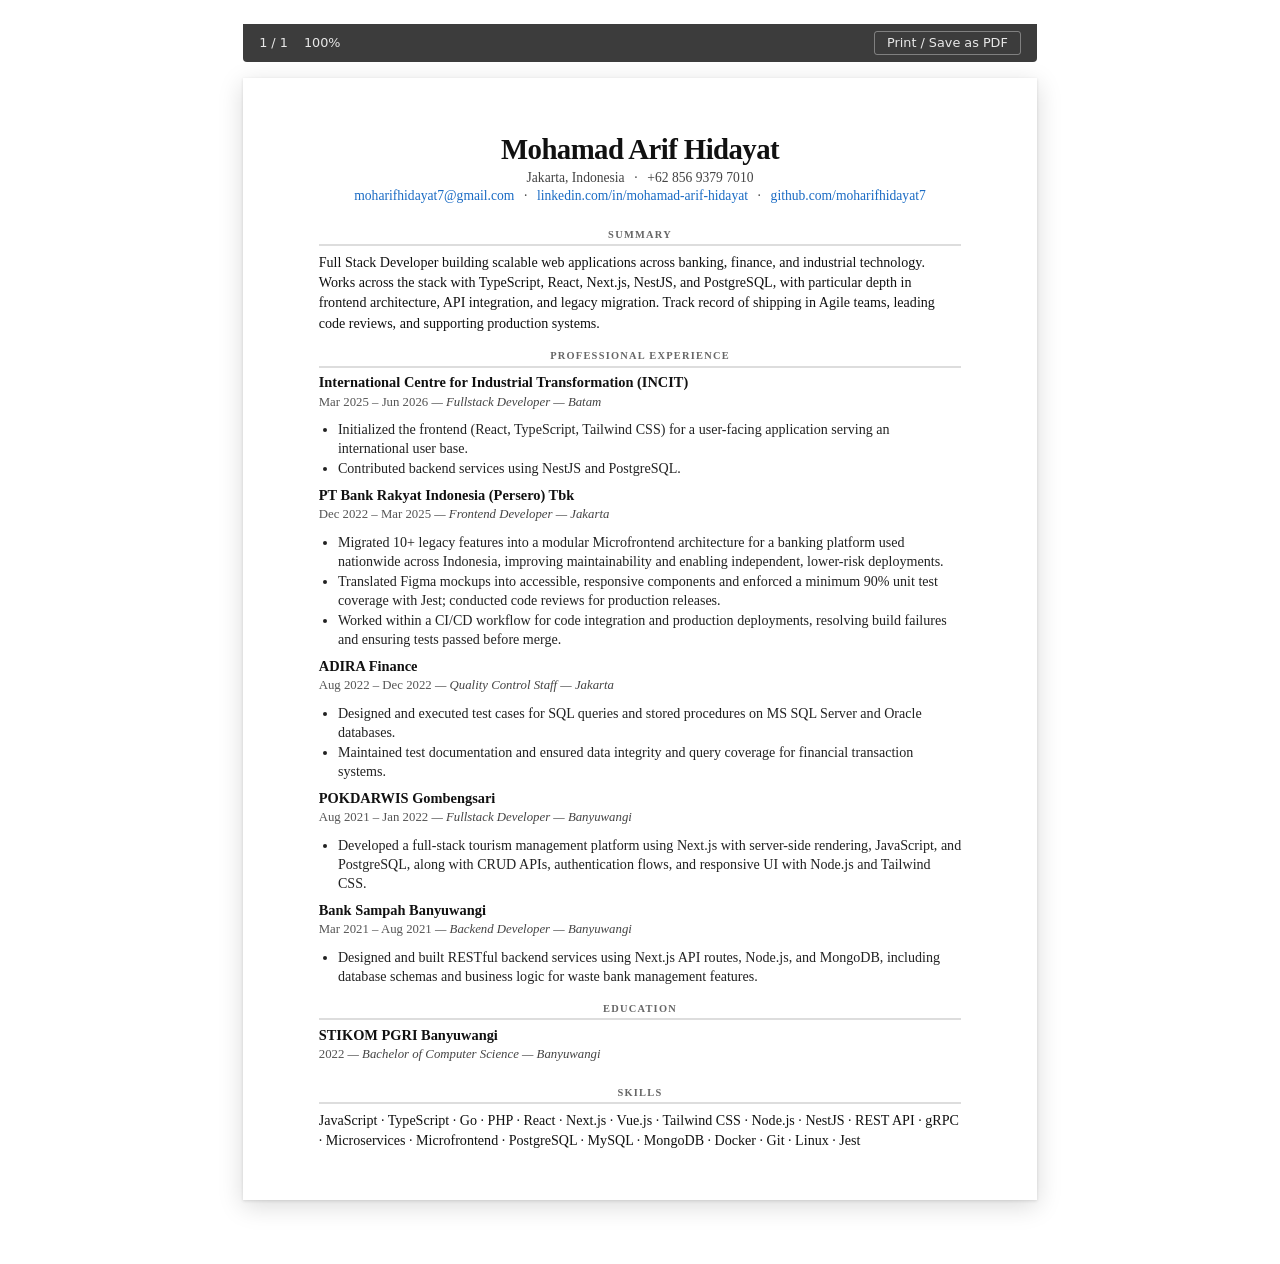
==== index.html @ c2149fba "init" ====
<!DOCTYPE html>
<html lang="en">
<head>
  <meta charset="UTF-8">
  <meta name="viewport" content="width=device-width, initial-scale=1.0">
  <title>Mohamad Arif Hidayat &mdash; CV</title>
  <link rel="stylesheet" href="style.css">
</head>
<body>
  <div class="pdf-viewer">
    <div class="pdf-toolbar">
      <span class="pdf-toolbar__info">1 / 1</span>
      <span class="pdf-toolbar__zoom">100%</span>
      <button onclick="window.print()">Print / Save as PDF</button>
    </div>

    <div class="page">
      <article>

        <header>
          <h1>Mohamad Arif Hidayat</h1>
          <address>
            <span>Jakarta, Indonesia</span>
            <span>&middot;</span>
            <span>+62 856 9379 7010</span>
            <div>
              <a href="mailto:moharifhidayat7@gmail.com">moharifhidayat7@gmail.com</a>
              <span>&middot;</span>
              <a href="https://linkedin.com/in/mohamad-arif-hidayat" target="_blank">linkedin.com/in/mohamad-arif-hidayat</a>
              <span>&middot;</span>
              <a href="https://github.com/moharifhidayat7" target="_blank">github.com/moharifhidayat7</a>
            </div>
          </address>
        </header>

        <section>
          <h2>Summary</h2>
          <p>
            Full Stack Developer building scalable web applications across banking, finance, and
            industrial technology. Works across the stack with TypeScript, React, Next.js, NestJS,
            and PostgreSQL, with particular depth in frontend architecture, API integration, and
            legacy migration. Track record of shipping in Agile teams, leading code reviews, and
            supporting production systems.
          </p>
        </section>

        <section>
          <h2>Professional Experience</h2>

          <article>
            <header>
              <h3>International Centre for Industrial Transformation (INCIT)</h3>
              <p><time>Mar 2025 &ndash; Jun 2026</time> &mdash; Fullstack Developer &mdash; Batam</p>
            </header>
            <ul>
              <li>Initialized the frontend (React, TypeScript, Tailwind CSS) for a user-facing application serving an international user base.</li>
              <li>Contributed backend services using NestJS and PostgreSQL.</li>
            </ul>
          </article>

          <article>
            <header>
              <h3>PT Bank Rakyat Indonesia (Persero) Tbk</h3>
              <p><time>Dec 2022 &ndash; Mar 2025</time> &mdash; Frontend Developer &mdash; Jakarta</p>
            </header>
            <ul>
              <li>Migrated 10+ legacy features into a modular Microfrontend architecture for a banking platform used nationwide across Indonesia, improving maintainability and enabling independent, lower-risk deployments.</li>
              <li>Translated Figma mockups into accessible, responsive components and enforced a minimum 90% unit test coverage with Jest; conducted code reviews for production releases.</li>
              <li>Worked within a CI/CD workflow for code integration and production deployments, resolving build failures and ensuring tests passed before merge.</li>
            </ul>
          </article>

          <article>
            <header>
              <h3>ADIRA Finance</h3>
              <p><time>Aug 2022 &ndash; Dec 2022</time> &mdash; Quality Control Staff &mdash; Jakarta</p>
            </header>
            <ul>
              <li>Designed and executed test cases for SQL queries and stored procedures on MS SQL Server and Oracle databases.</li>
              <li>Maintained test documentation and ensured data integrity and query coverage for financial transaction systems.</li>
            </ul>
          </article>

          <article>
            <header>
              <h3>POKDARWIS Gombengsari</h3>
              <p><time>Aug 2021 &ndash; Jan 2022</time> &mdash; Fullstack Developer &mdash; Banyuwangi</p>
            </header>
            <ul>
              <li>Developed a full-stack tourism management platform using Next.js with server-side rendering, JavaScript, and PostgreSQL, along with CRUD APIs, authentication flows, and responsive UI with Node.js and Tailwind CSS.</li>
            </ul>
          </article>

          <article>
            <header>
              <h3>Bank Sampah Banyuwangi</h3>
              <p><time>Mar 2021 &ndash; Aug 2021</time> &mdash; Backend Developer &mdash; Banyuwangi</p>
            </header>
            <ul>
              <li>Designed and built RESTful backend services using Next.js API routes, Node.js, and MongoDB, including database schemas and business logic for waste bank management features.</li>
            </ul>
          </article>
        </section>

        <section>
          <h2>Education</h2>

          <article>
            <header>
              <h3>STIKOM PGRI Banyuwangi</h3>
              <p><time>2022</time> &mdash; Bachelor of Computer Science &mdash; Banyuwangi</p>
            </header>
          </article>
        </section>

        <section>
          <h2>Skills</h2>
          <p>JavaScript &middot; TypeScript &middot; Go &middot; PHP &middot; React &middot; Next.js &middot; Vue.js &middot; Tailwind CSS &middot; Node.js &middot; NestJS &middot; REST API &middot; gRPC &middot; Microservices &middot; Microfrontend &middot; PostgreSQL &middot; MySQL &middot; MongoDB &middot; Docker &middot; Git &middot; Linux &middot; Jest</p>
        </section>

      </article>
    </div>
  </div>
</body>
</html>
---- style.css ----
*, *::before, *::after {
  box-sizing: border-box;
  margin: 0;
  padding: 0;
}

/* ── Outer viewer (no background) ── */
.pdf-viewer {
  min-height: 100vh;
  display: flex;
  flex-direction: column;
  align-items: center;
  padding: 1.5rem 1rem 4rem;
  gap: 1rem;
}

/* ── Simulated PDF toolbar ── */
.pdf-toolbar {
  position: sticky;
  top: 0;
  z-index: 10;
  display: flex;
  align-items: center;
  gap: 1rem;
  width: 100%;
  max-width: 210mm;
  padding: 0.45rem 1rem;
  background: #3c3c3c;
  color: #e8e8e8;
  font-family: ui-sans-serif, system-ui, sans-serif;
  font-size: 0.8rem;
  border-radius: 0 0 4px 4px;
}

.pdf-toolbar__zoom {
  margin-right: auto;
}

.pdf-toolbar button {
  background: transparent;
  border: 1px solid rgba(255, 255, 255, 0.35);
  color: #e8e8e8;
  padding: 0.2rem 0.75rem;
  border-radius: 3px;
  font-size: 0.8rem;
  cursor: pointer;
  font-family: inherit;
}

.pdf-toolbar button:hover {
  background: rgba(255, 255, 255, 0.1);
}

/* ── A4 white page ── */
.page {
  width: 210mm;
  height: 297mm;
  padding: 15mm 20mm;
  background: #fff;
  box-shadow:
    0 1px 3px rgba(0, 0, 0, 0.12),
    0 6px 24px rgba(0, 0, 0, 0.15);
  overflow: hidden;
}

/* ────────────────────────────────────────────
   Content — classless, scoped to .page
   ──────────────────────────────────────────── */

.page {
  font-family: Georgia, 'Times New Roman', serif;
  font-size: 10pt;
  line-height: 1.35;
  color: #111;
}

/* Top-level CV header */
.page article > header {
  text-align: center;
  padding-bottom: 0.4rem;
  padding-bottom: 0.4rem;
}

.page article > header h1 {
  font-size: 1.8rem;
  font-weight: 700;
  letter-spacing: -0.02em;
  line-height: 1.1;
  margin-bottom: 0.15rem;
}

.page address {
  font-style: normal;
  font-size: 0.85rem;
  color: #444;
  display: flex;
  flex-wrap: wrap;
  justify-content: center;
  column-gap: 0.6rem;
}

.page address > div {
  display: flex;
  flex-wrap: wrap;
  justify-content: center;
  column-gap: 0.6rem;
  width: 100%;
}



.page address a {
  color: #1a6bc4;
  text-decoration: none;
}

.page address a:hover {
  text-decoration: underline;
}

/* Sections */
.page section {
  margin-top: 1rem;
}

.page section h2 {
  font-size: 0.65rem;
  font-weight: 700;
  text-transform: uppercase;
  letter-spacing: 0.12em;
  color: #666;
  border-bottom: 2px solid #ddd;
  padding-bottom: 0.15rem;
  margin-bottom: 0.35rem;
  text-align: center;
}

.page section > p {
  line-height: 1.45;
  font-size: 0.88rem;
}

/* Experience / Education articles */
.page section article {
  margin-top: 0.5rem;
}

.page section article:first-of-type {
  margin-top: 0;
}

/* Job/school header: company on row 1, date+role on row 2 */
.page section article header {
  text-align: left;
}

.page section article header h3 {
  font-size: 0.9rem;
  font-weight: 700;
  margin-bottom: 0.05rem;
}

.page section article header time {
  font-size: 0.8rem;
  color: #555;
  white-space: nowrap;
  font-style: normal;
}

.page section article header p {
  font-size: 0.8rem;
  color: #444;
  font-style: italic;
}

/* Experience description bullets */
.page section article ul {
  margin: 0.2rem 0 0 0;
  padding-left: 1.2rem;
  font-size: 0.88rem;
  line-height: 1.35;
  color: #222;
}

.page section article ul li {
  margin-bottom: 0.05rem;
}

/* ── Responsive: narrow screens ── */
@media (max-width: 230mm) {
  .pdf-viewer {
    padding: 0;
    gap: 0;
  }

  .pdf-toolbar {
    border-radius: 0;
    max-width: 100%;
  }

  .page {
    width: 100%;
    height: auto;
    padding: 8mm 6mm;
    box-shadow: none;
    overflow: visible;
  }
}

/* ── Print ── */
@media print {
  @page {
    size: A4;
    margin: 15mm 20mm;
  }

  .pdf-viewer {
    display: contents;
  }

  .pdf-toolbar {
    display: none;
  }

  .page {
    width: 100%;
    height: auto;
    padding: 0;
    box-shadow: none;
    overflow: visible;
    font-size: 9.5pt;
    line-height: 1.35;
  }

  .page section {
    margin-top: 0.75rem;
  }

  .page section h2 {
    margin-bottom: 0.3rem;
  }

  .page section article {
    margin-top: 0.4rem;
  }

  .page article > header {
    margin-bottom: 0.4rem;
  }
}
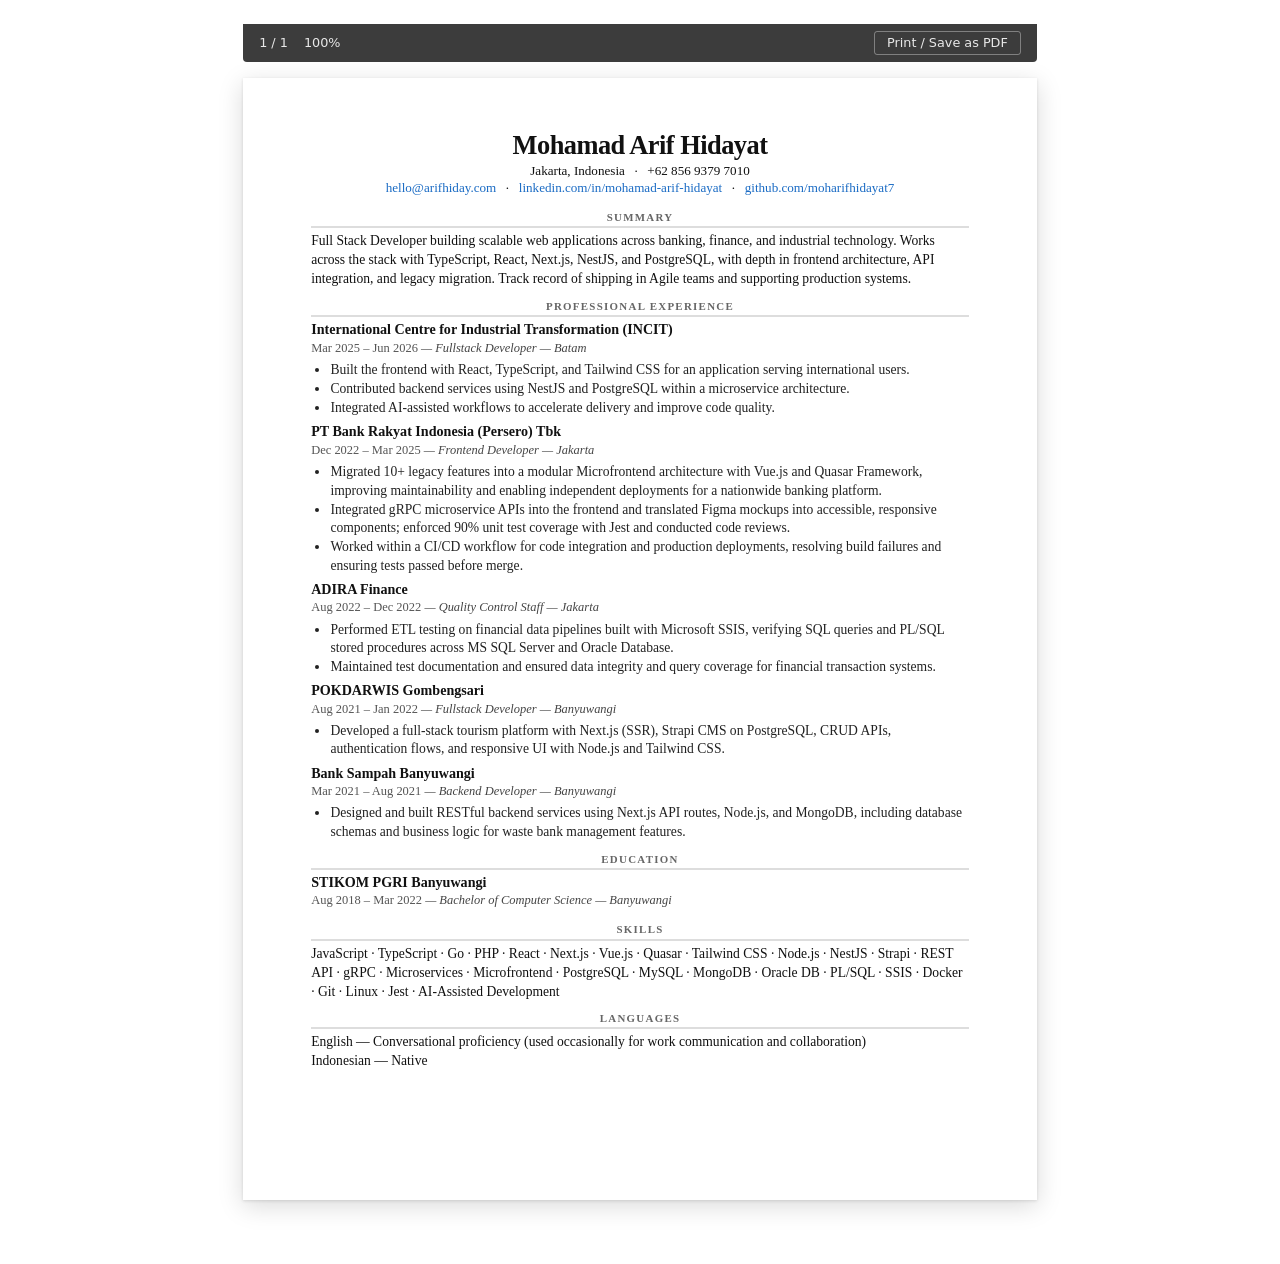
==== commit 6538e87f: "update" ====
--- a/index.html
+++ b/index.html
@@ -24,7 +24,7 @@
             <span>&middot;</span>
             <span>+62 856 9379 7010</span>
             <div>
-              <a href="mailto:moharifhidayat7@gmail.com">moharifhidayat7@gmail.com</a>
+              <a href="mailto:hello@arifhiday.com">hello@arifhiday.com</a>
               <span>&middot;</span>
               <a href="https://linkedin.com/in/mohamad-arif-hidayat" target="_blank">linkedin.com/in/mohamad-arif-hidayat</a>
               <span>&middot;</span>
@@ -38,9 +38,8 @@
           <p>
             Full Stack Developer building scalable web applications across banking, finance, and
             industrial technology. Works across the stack with TypeScript, React, Next.js, NestJS,
-            and PostgreSQL, with particular depth in frontend architecture, API integration, and
-            legacy migration. Track record of shipping in Agile teams, leading code reviews, and
-            supporting production systems.
+            and PostgreSQL, with depth in frontend architecture, API integration, and
+            legacy migration. Track record of shipping in Agile teams and supporting production systems.
           </p>
         </section>
 
@@ -53,8 +52,9 @@
               <p><time>Mar 2025 &ndash; Jun 2026</time> &mdash; Fullstack Developer &mdash; Batam</p>
             </header>
             <ul>
-              <li>Initialized the frontend (React, TypeScript, Tailwind CSS) for a user-facing application serving an international user base.</li>
-              <li>Contributed backend services using NestJS and PostgreSQL.</li>
+              <li>Built the frontend with React, TypeScript, and Tailwind CSS for an application serving international users.</li>
+              <li>Contributed backend services using NestJS and PostgreSQL within a microservice architecture.</li>
+              <li>Integrated AI-assisted workflows to accelerate delivery and improve code quality.</li>
             </ul>
           </article>
 
@@ -64,8 +64,8 @@
               <p><time>Dec 2022 &ndash; Mar 2025</time> &mdash; Frontend Developer &mdash; Jakarta</p>
             </header>
             <ul>
-              <li>Migrated 10+ legacy features into a modular Microfrontend architecture for a banking platform used nationwide across Indonesia, improving maintainability and enabling independent, lower-risk deployments.</li>
-              <li>Translated Figma mockups into accessible, responsive components and enforced a minimum 90% unit test coverage with Jest; conducted code reviews for production releases.</li>
+              <li>Migrated 10+ legacy features into a modular Microfrontend architecture with Vue.js and Quasar Framework, improving maintainability and enabling independent deployments for a nationwide banking platform.</li>
+              <li>Integrated gRPC microservice APIs into the frontend and translated Figma mockups into accessible, responsive components; enforced 90% unit test coverage with Jest and conducted code reviews.</li>
               <li>Worked within a CI/CD workflow for code integration and production deployments, resolving build failures and ensuring tests passed before merge.</li>
             </ul>
           </article>
@@ -76,7 +76,7 @@
               <p><time>Aug 2022 &ndash; Dec 2022</time> &mdash; Quality Control Staff &mdash; Jakarta</p>
             </header>
             <ul>
-              <li>Designed and executed test cases for SQL queries and stored procedures on MS SQL Server and Oracle databases.</li>
+              <li>Performed ETL testing on financial data pipelines built with Microsoft SSIS, verifying SQL queries and PL/SQL stored procedures across MS SQL Server and Oracle Database.</li>
               <li>Maintained test documentation and ensured data integrity and query coverage for financial transaction systems.</li>
             </ul>
           </article>
@@ -87,7 +87,7 @@
               <p><time>Aug 2021 &ndash; Jan 2022</time> &mdash; Fullstack Developer &mdash; Banyuwangi</p>
             </header>
             <ul>
-              <li>Developed a full-stack tourism management platform using Next.js with server-side rendering, JavaScript, and PostgreSQL, along with CRUD APIs, authentication flows, and responsive UI with Node.js and Tailwind CSS.</li>
+              <li>Developed a full-stack tourism platform with Next.js (SSR), Strapi CMS on PostgreSQL, CRUD APIs, authentication flows, and responsive UI with Node.js and Tailwind CSS.</li>
             </ul>
           </article>
 
@@ -108,14 +108,20 @@
           <article>
             <header>
               <h3>STIKOM PGRI Banyuwangi</h3>
-              <p><time>2022</time> &mdash; Bachelor of Computer Science &mdash; Banyuwangi</p>
+              <p><time>Aug 2018 &ndash; Mar 2022</time> &mdash; Bachelor of Computer Science &mdash; Banyuwangi</p>
             </header>
           </article>
         </section>
 
         <section>
           <h2>Skills</h2>
-          <p>JavaScript &middot; TypeScript &middot; Go &middot; PHP &middot; React &middot; Next.js &middot; Vue.js &middot; Tailwind CSS &middot; Node.js &middot; NestJS &middot; REST API &middot; gRPC &middot; Microservices &middot; Microfrontend &middot; PostgreSQL &middot; MySQL &middot; MongoDB &middot; Docker &middot; Git &middot; Linux &middot; Jest</p>
+          <p>JavaScript &middot; TypeScript &middot; Go &middot; PHP &middot; React &middot; Next.js &middot; Vue.js &middot; Quasar &middot; Tailwind CSS &middot; Node.js &middot; NestJS &middot; Strapi &middot; REST API &middot; gRPC &middot; Microservices &middot; Microfrontend &middot; PostgreSQL &middot; MySQL &middot; MongoDB &middot; Oracle DB &middot; PL/SQL &middot; SSIS &middot; Docker &middot; Git &middot; Linux &middot; Jest &middot; AI-Assisted Development</p>
+        </section>
+
+        <section>
+          <h2>Languages</h2>
+          <p>English &mdash; Conversational proficiency (used occasionally for work communication and collaboration)</p>
+          <p>Indonesian &mdash; Native</p>
         </section>
 
       </article>
--- a/style.css
+++ b/style.css
@@ -54,13 +54,12 @@
 /* ── A4 white page ── */
 .page {
   width: 210mm;
-  height: 297mm;
-  padding: 15mm 20mm;
+  min-height: 297mm;
+  padding: 14mm 18mm;
   background: #fff;
   box-shadow:
     0 1px 3px rgba(0, 0, 0, 0.12),
     0 6px 24px rgba(0, 0, 0, 0.15);
-  overflow: hidden;
 }
 
 /* ────────────────────────────────────────────
@@ -70,29 +69,27 @@
 .page {
   font-family: Georgia, 'Times New Roman', serif;
   font-size: 10pt;
-  line-height: 1.35;
+  line-height: 1.33;
   color: #111;
 }
 
 /* Top-level CV header */
 .page article > header {
   text-align: center;
-  padding-bottom: 0.4rem;
-  padding-bottom: 0.4rem;
+  padding-bottom: 0.2rem;
 }
 
 .page article > header h1 {
-  font-size: 1.8rem;
+  font-size: 1.65rem;
   font-weight: 700;
   letter-spacing: -0.02em;
   line-height: 1.1;
-  margin-bottom: 0.15rem;
+  margin-bottom: 0.12rem;
 }
 
 .page address {
   font-style: normal;
-  font-size: 0.85rem;
-  color: #444;
+  font-size: 0.82rem;
   display: flex;
   flex-wrap: wrap;
   justify-content: center;
@@ -107,8 +104,6 @@
   width: 100%;
 }
 
-
-
 .page address a {
   color: #1a6bc4;
   text-decoration: none;
@@ -120,29 +115,29 @@
 
 /* Sections */
 .page section {
-  margin-top: 1rem;
+  margin-top: 0.65rem;
 }
 
 .page section h2 {
-  font-size: 0.65rem;
   font-weight: 700;
+  font-size: 0.68rem;
+  letter-spacing: 0.12em;
   text-transform: uppercase;
-  letter-spacing: 0.12em;
   color: #666;
   border-bottom: 2px solid #ddd;
-  padding-bottom: 0.15rem;
-  margin-bottom: 0.35rem;
+  padding-bottom: 0.1rem;
+  margin-bottom: 0.2rem;
   text-align: center;
 }
 
 .page section > p {
-  line-height: 1.45;
-  font-size: 0.88rem;
+  line-height: 1.4;
+  font-size: 0.85rem;
 }
 
 /* Experience / Education articles */
 .page section article {
-  margin-top: 0.5rem;
+  margin-top: 0.3rem;
 }
 
 .page section article:first-of-type {
@@ -155,29 +150,29 @@
 }
 
 .page section article header h3 {
-  font-size: 0.9rem;
+  font-size: 0.85rem;
   font-weight: 700;
   margin-bottom: 0.05rem;
+  font-size: 0.88rem;
 }
 
 .page section article header time {
-  font-size: 0.8rem;
   color: #555;
-  white-space: nowrap;
+  font-size: 0.78rem;
   font-style: normal;
 }
 
 .page section article header p {
-  font-size: 0.8rem;
+  font-size: 0.78rem;
   color: #444;
   font-style: italic;
 }
 
 /* Experience description bullets */
 .page section article ul {
-  margin: 0.2rem 0 0 0;
+  margin: 0.1rem 0 0 0;
   padding-left: 1.2rem;
-  font-size: 0.88rem;
+  font-size: 0.85rem;
   line-height: 1.35;
   color: #222;
 }
@@ -211,7 +206,7 @@
 @media print {
   @page {
     size: A4;
-    margin: 15mm 20mm;
+    margin: 14mm 18mm;
   }
 
   .pdf-viewer {
@@ -225,26 +220,27 @@
   .page {
     width: 100%;
     height: auto;
+    min-height: auto;
     padding: 0;
     box-shadow: none;
     overflow: visible;
-    font-size: 9.5pt;
-    line-height: 1.35;
+    font-size: 9pt;
+    line-height: 1.3;
   }
 
   .page section {
-    margin-top: 0.75rem;
+    margin-top: 0.5rem;
   }
 
   .page section h2 {
-    margin-bottom: 0.3rem;
+    margin-bottom: 0.15rem;
   }
 
   .page section article {
-    margin-top: 0.4rem;
+    margin-top: 0.25rem;
   }
 
   .page article > header {
-    margin-bottom: 0.4rem;
-  }
-}
+    margin-bottom: 0.25rem;
+  }
+}
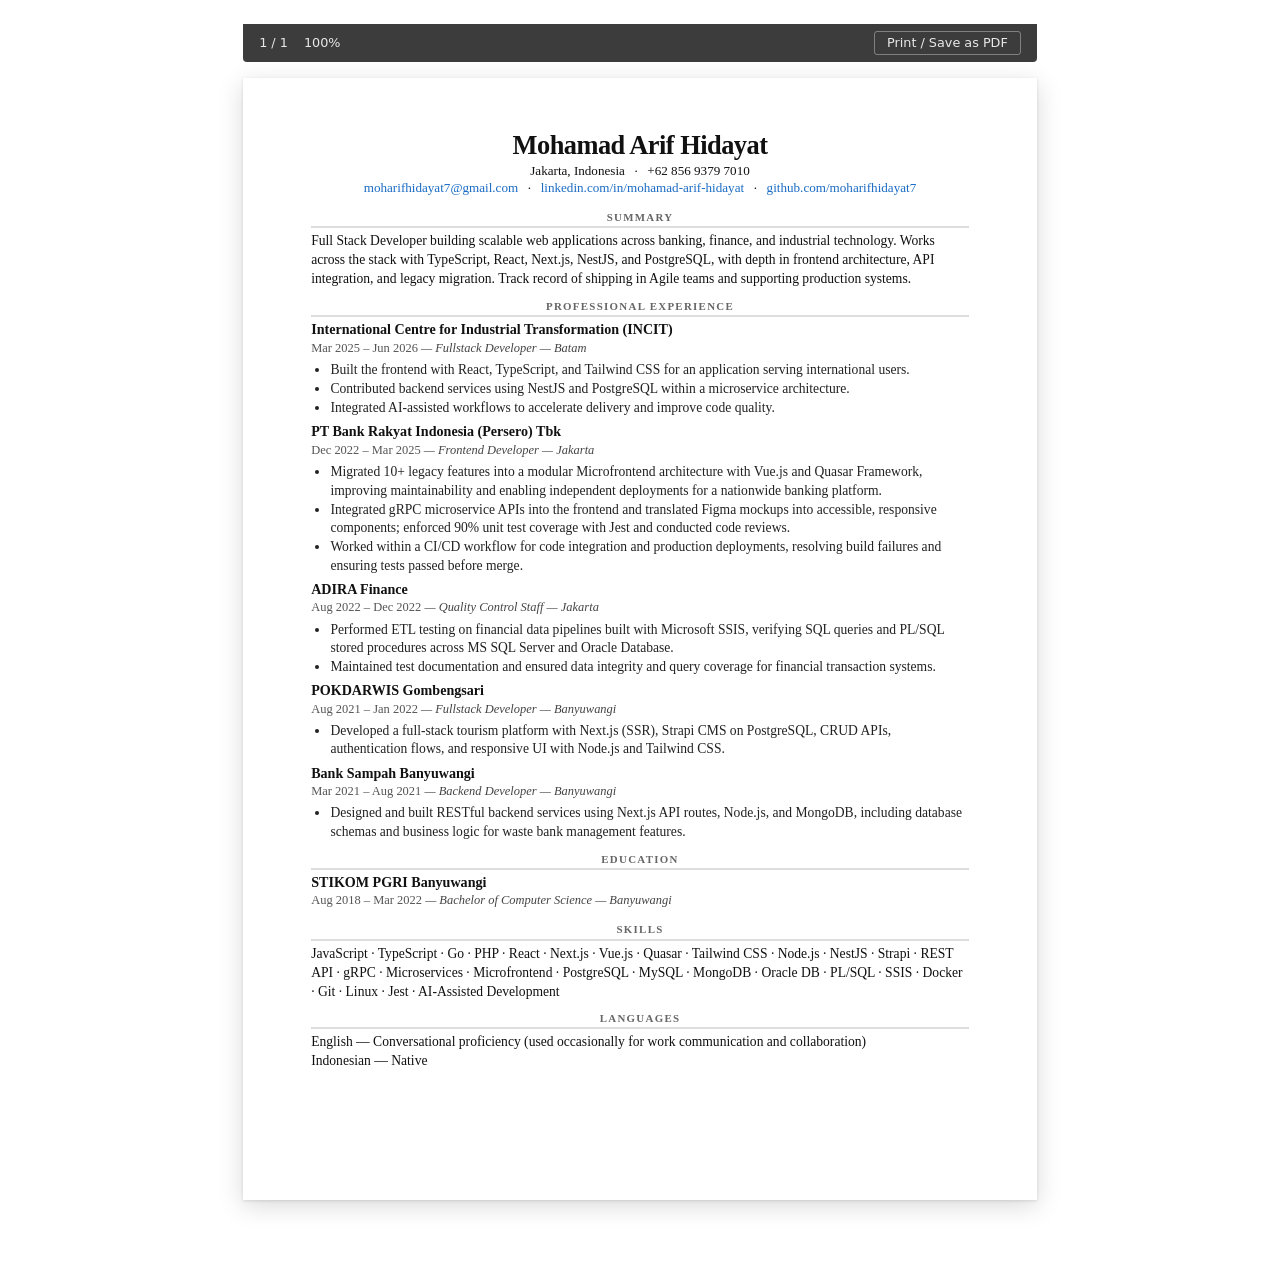
==== commit ee058b9e: "change email address" ====
--- a/index.html
+++ b/index.html
@@ -24,7 +24,7 @@
             <span>&middot;</span>
             <span>+62 856 9379 7010</span>
             <div>
-              <a href="mailto:hello@arifhiday.com">hello@arifhiday.com</a>
+              <a href="mailto:moharifhidayat7@gmail.com">moharifhidayat7@gmail.com</a>
               <span>&middot;</span>
               <a href="https://linkedin.com/in/mohamad-arif-hidayat" target="_blank">linkedin.com/in/mohamad-arif-hidayat</a>
               <span>&middot;</span>
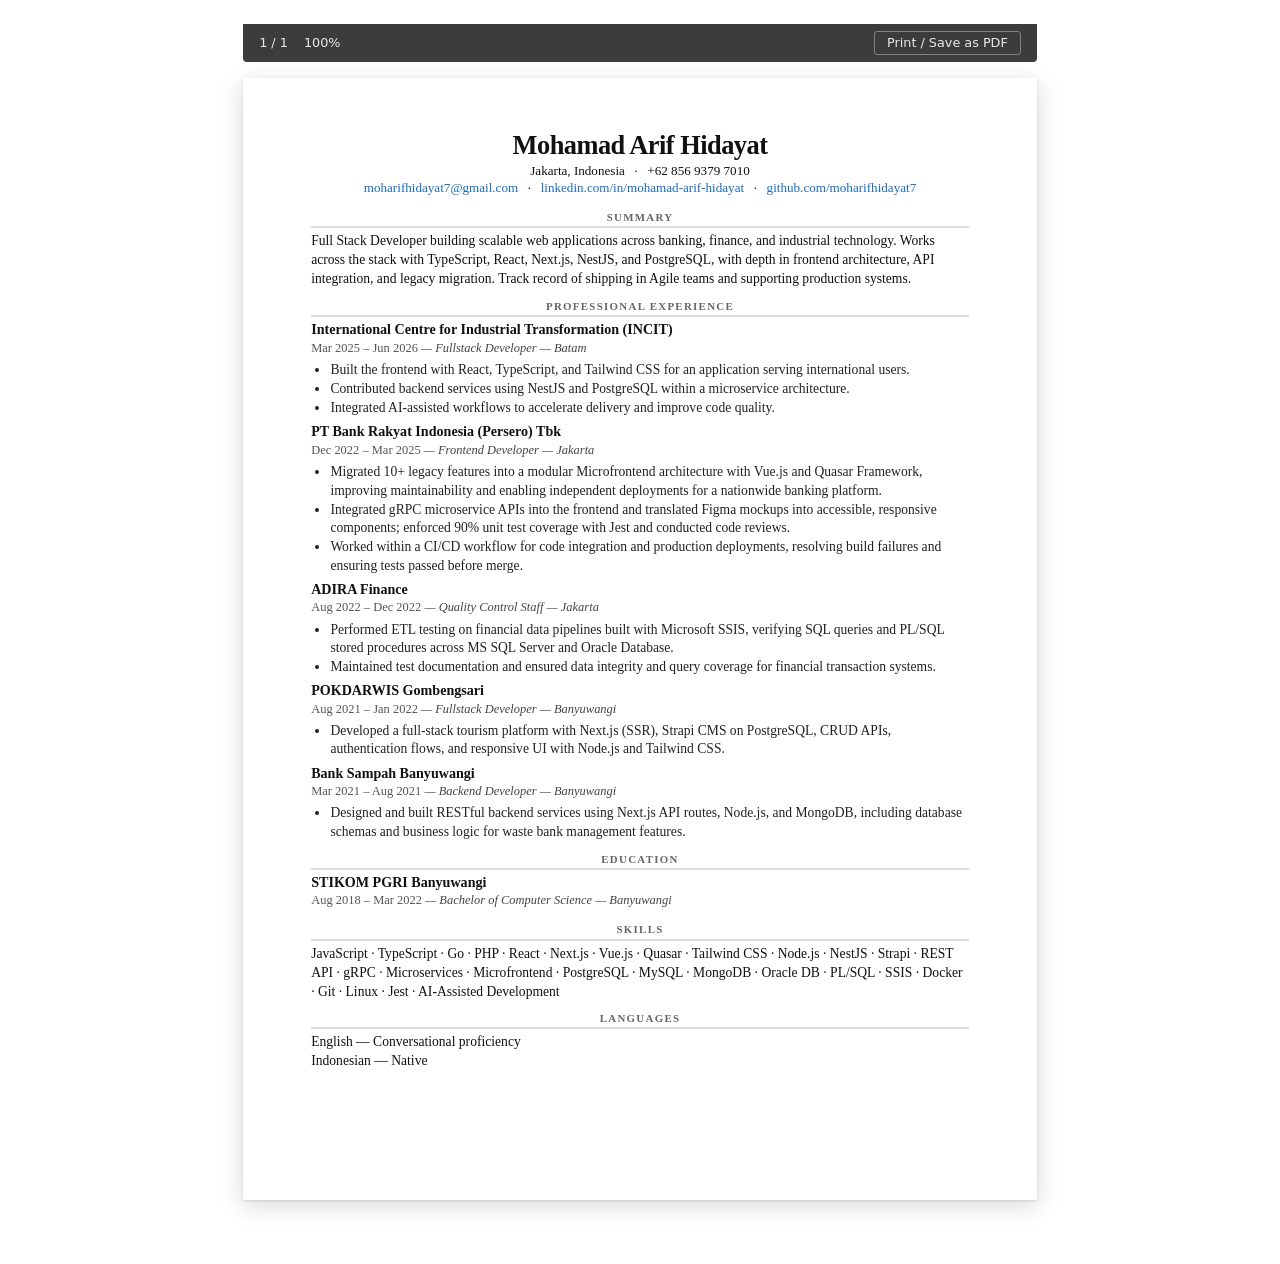
==== commit 5cce9291: "Simplify English proficiency description Removed unnecessary detail from English proficiency descrip" ====
--- a/index.html
+++ b/index.html
@@ -120,7 +120,7 @@
 
         <section>
           <h2>Languages</h2>
-          <p>English &mdash; Conversational proficiency (used occasionally for work communication and collaboration)</p>
+          <p>English &mdash; Conversational proficiency</p>
           <p>Indonesian &mdash; Native</p>
         </section>
 
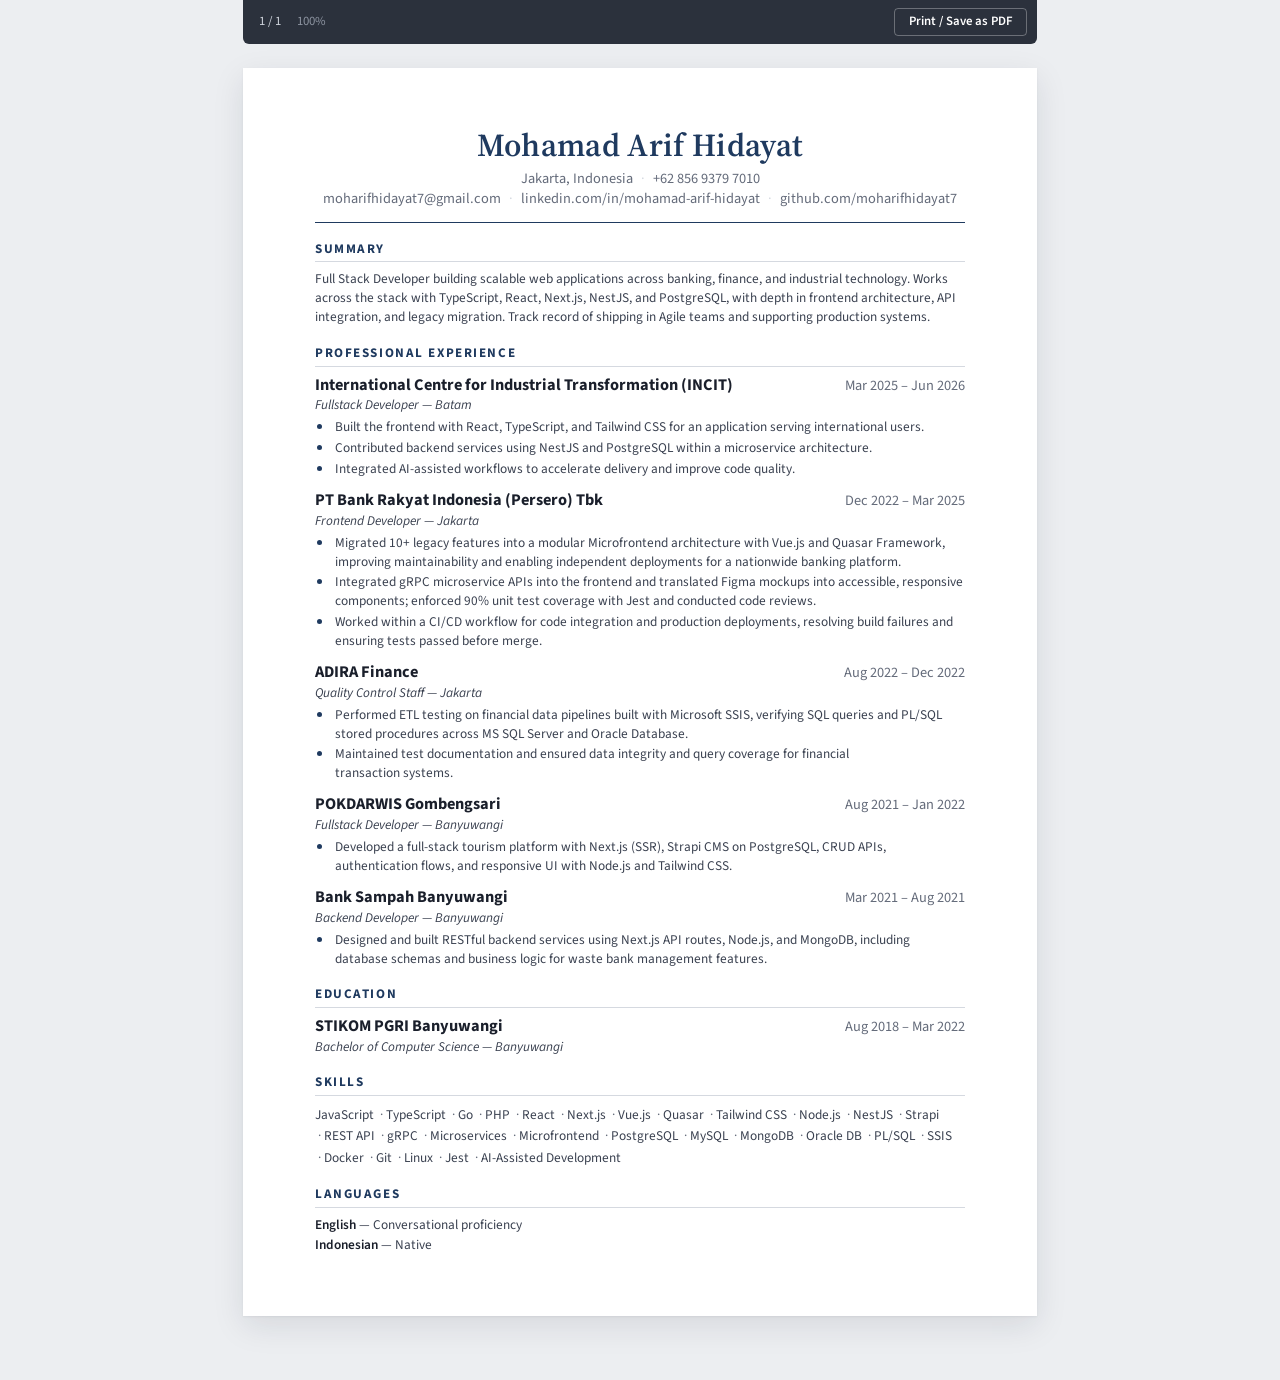
==== commit 77dab99e: "Redesign CV with professional single-column layout Restyle the classless CV: Source Serif/Sans typog" ====
--- a/index.html
+++ b/index.html
@@ -4,6 +4,9 @@
   <meta charset="UTF-8">
   <meta name="viewport" content="width=device-width, initial-scale=1.0">
   <title>Mohamad Arif Hidayat &mdash; CV</title>
+  <link rel="preconnect" href="https://fonts.googleapis.com">
+  <link rel="preconnect" href="https://fonts.gstatic.com" crossorigin>
+  <link rel="stylesheet" href="https://fonts.googleapis.com/css2?family=Source+Sans+3:ital,wght@0,400;0,600;0,700;1,400&family=Source+Serif+4:opsz,wght@8..60,600&display=swap">
   <link rel="stylesheet" href="style.css">
 </head>
 <body>
@@ -49,7 +52,8 @@
           <article>
             <header>
               <h3>International Centre for Industrial Transformation (INCIT)</h3>
-              <p><time>Mar 2025 &ndash; Jun 2026</time> &mdash; Fullstack Developer &mdash; Batam</p>
+              <p>Fullstack Developer &mdash; Batam</p>
+              <time>Mar 2025 &ndash; Jun 2026</time>
             </header>
             <ul>
               <li>Built the frontend with React, TypeScript, and Tailwind CSS for an application serving international users.</li>
@@ -61,7 +65,8 @@
           <article>
             <header>
               <h3>PT Bank Rakyat Indonesia (Persero) Tbk</h3>
-              <p><time>Dec 2022 &ndash; Mar 2025</time> &mdash; Frontend Developer &mdash; Jakarta</p>
+              <p>Frontend Developer &mdash; Jakarta</p>
+              <time>Dec 2022 &ndash; Mar 2025</time>
             </header>
             <ul>
               <li>Migrated 10+ legacy features into a modular Microfrontend architecture with Vue.js and Quasar Framework, improving maintainability and enabling independent deployments for a nationwide banking platform.</li>
@@ -73,7 +78,8 @@
           <article>
             <header>
               <h3>ADIRA Finance</h3>
-              <p><time>Aug 2022 &ndash; Dec 2022</time> &mdash; Quality Control Staff &mdash; Jakarta</p>
+              <p>Quality Control Staff &mdash; Jakarta</p>
+              <time>Aug 2022 &ndash; Dec 2022</time>
             </header>
             <ul>
               <li>Performed ETL testing on financial data pipelines built with Microsoft SSIS, verifying SQL queries and PL/SQL stored procedures across MS SQL Server and Oracle Database.</li>
@@ -84,7 +90,8 @@
           <article>
             <header>
               <h3>POKDARWIS Gombengsari</h3>
-              <p><time>Aug 2021 &ndash; Jan 2022</time> &mdash; Fullstack Developer &mdash; Banyuwangi</p>
+              <p>Fullstack Developer &mdash; Banyuwangi</p>
+              <time>Aug 2021 &ndash; Jan 2022</time>
             </header>
             <ul>
               <li>Developed a full-stack tourism platform with Next.js (SSR), Strapi CMS on PostgreSQL, CRUD APIs, authentication flows, and responsive UI with Node.js and Tailwind CSS.</li>
@@ -94,7 +101,8 @@
           <article>
             <header>
               <h3>Bank Sampah Banyuwangi</h3>
-              <p><time>Mar 2021 &ndash; Aug 2021</time> &mdash; Backend Developer &mdash; Banyuwangi</p>
+              <p>Backend Developer &mdash; Banyuwangi</p>
+              <time>Mar 2021 &ndash; Aug 2021</time>
             </header>
             <ul>
               <li>Designed and built RESTful backend services using Next.js API routes, Node.js, and MongoDB, including database schemas and business logic for waste bank management features.</li>
@@ -108,20 +116,49 @@
           <article>
             <header>
               <h3>STIKOM PGRI Banyuwangi</h3>
-              <p><time>Aug 2018 &ndash; Mar 2022</time> &mdash; Bachelor of Computer Science &mdash; Banyuwangi</p>
+              <p>Bachelor of Computer Science &mdash; Banyuwangi</p>
+              <time>Aug 2018 &ndash; Mar 2022</time>
             </header>
           </article>
         </section>
 
         <section>
           <h2>Skills</h2>
-          <p>JavaScript &middot; TypeScript &middot; Go &middot; PHP &middot; React &middot; Next.js &middot; Vue.js &middot; Quasar &middot; Tailwind CSS &middot; Node.js &middot; NestJS &middot; Strapi &middot; REST API &middot; gRPC &middot; Microservices &middot; Microfrontend &middot; PostgreSQL &middot; MySQL &middot; MongoDB &middot; Oracle DB &middot; PL/SQL &middot; SSIS &middot; Docker &middot; Git &middot; Linux &middot; Jest &middot; AI-Assisted Development</p>
+          <ul>
+            <li>JavaScript</li>
+            <li>TypeScript</li>
+            <li>Go</li>
+            <li>PHP</li>
+            <li>React</li>
+            <li>Next.js</li>
+            <li>Vue.js</li>
+            <li>Quasar</li>
+            <li>Tailwind CSS</li>
+            <li>Node.js</li>
+            <li>NestJS</li>
+            <li>Strapi</li>
+            <li>REST API</li>
+            <li>gRPC</li>
+            <li>Microservices</li>
+            <li>Microfrontend</li>
+            <li>PostgreSQL</li>
+            <li>MySQL</li>
+            <li>MongoDB</li>
+            <li>Oracle DB</li>
+            <li>PL/SQL</li>
+            <li>SSIS</li>
+            <li>Docker</li>
+            <li>Git</li>
+            <li>Linux</li>
+            <li>Jest</li>
+            <li>AI-Assisted Development</li>
+          </ul>
         </section>
 
         <section>
           <h2>Languages</h2>
-          <p>English &mdash; Conversational proficiency</p>
-          <p>Indonesian &mdash; Native</p>
+          <p><strong>English</strong> &mdash; Conversational proficiency</p>
+          <p><strong>Indonesian</strong> &mdash; Native</p>
         </section>
 
       </article>
--- a/style.css
+++ b/style.css
@@ -4,17 +4,35 @@
   padding: 0;
 }
 
-/* ── Outer viewer (no background) ── */
+:root {
+  --ink: #1a1f2b;
+  --ink-soft: #3a4150;
+  --muted: #646b7a;
+  --rule: #d5d9e0;
+  --accent: #1f3a5f;
+  --paper: #fff;
+  --backdrop: #eceef1;
+
+  --sans: 'Source Sans 3', 'Segoe UI', Helvetica, Arial, sans-serif;
+  --serif: 'Source Serif 4', Georgia, 'Times New Roman', serif;
+}
+
+body {
+  background: var(--backdrop);
+  -webkit-font-smoothing: antialiased;
+}
+
+/* ── Outer viewer ── */
 .pdf-viewer {
   min-height: 100vh;
   display: flex;
   flex-direction: column;
   align-items: center;
-  padding: 1.5rem 1rem 4rem;
-  gap: 1rem;
-}
-
-/* ── Simulated PDF toolbar ── */
+  padding: 0 1rem 4rem;
+  gap: 1.5rem;
+}
+
+/* ── Toolbar ── */
 .pdf-toolbar {
   position: sticky;
   top: 0;
@@ -24,42 +42,47 @@
   gap: 1rem;
   width: 100%;
   max-width: 210mm;
-  padding: 0.45rem 1rem;
-  background: #3c3c3c;
-  color: #e8e8e8;
-  font-family: ui-sans-serif, system-ui, sans-serif;
-  font-size: 0.8rem;
-  border-radius: 0 0 4px 4px;
+  padding: 0.5rem 0.6rem 0.5rem 1rem;
+  background: #2b313c;
+  color: #cfd4dc;
+  font: 400 0.8rem/1 var(--sans);
+  font-variant-numeric: tabular-nums;
+  border-radius: 0 0 6px 6px;
 }
 
 .pdf-toolbar__zoom {
   margin-right: auto;
+  color: #8d94a1;
 }
 
 .pdf-toolbar button {
   background: transparent;
-  border: 1px solid rgba(255, 255, 255, 0.35);
-  color: #e8e8e8;
-  padding: 0.2rem 0.75rem;
-  border-radius: 3px;
-  font-size: 0.8rem;
+  border: 1px solid rgba(255, 255, 255, 0.3);
+  color: #fff;
+  padding: 0.4rem 0.85rem;
+  border-radius: 4px;
+  font: 600 0.8rem/1 var(--sans);
   cursor: pointer;
-  font-family: inherit;
 }
 
 .pdf-toolbar button:hover {
   background: rgba(255, 255, 255, 0.1);
 }
 
-/* ── A4 white page ── */
+.pdf-toolbar button:focus-visible {
+  outline: 2px solid #9db8dc;
+  outline-offset: 2px;
+}
+
+/* ── A4 page ── */
 .page {
   width: 210mm;
   min-height: 297mm;
-  padding: 14mm 18mm;
-  background: #fff;
+  padding: 16mm 19mm;
+  background: var(--paper);
   box-shadow:
-    0 1px 3px rgba(0, 0, 0, 0.12),
-    0 6px 24px rgba(0, 0, 0, 0.15);
+    0 1px 2px rgba(20, 28, 45, 0.06),
+    0 10px 30px rgba(20, 28, 45, 0.1);
 }
 
 /* ────────────────────────────────────────────
@@ -67,122 +90,165 @@
    ──────────────────────────────────────────── */
 
 .page {
-  font-family: Georgia, 'Times New Roman', serif;
+  font-family: var(--sans);
   font-size: 10pt;
-  line-height: 1.33;
-  color: #111;
-}
-
-/* Top-level CV header */
-.page article > header {
+  line-height: 1.42;
+  color: var(--ink-soft);
+}
+
+.page a {
+  color: inherit;
+  text-decoration: none;
+}
+
+.page a:hover {
+  text-decoration: underline;
+  text-underline-offset: 2px;
+}
+
+.page strong {
+  color: var(--ink);
+  font-weight: 600;
+}
+
+/* ── CV header ── */
+.page > article > header {
   text-align: center;
-  padding-bottom: 0.2rem;
-}
-
-.page article > header h1 {
-  font-size: 1.65rem;
-  font-weight: 700;
-  letter-spacing: -0.02em;
+  padding-bottom: 0.75rem;
+  border-bottom: 1.5px solid var(--accent);
+}
+
+.page h1 {
+  font-family: var(--serif);
+  font-size: 2rem;
+  font-weight: 600;
   line-height: 1.1;
-  margin-bottom: 0.12rem;
+  letter-spacing: 0.01em;
+  color: var(--accent);
+  margin-bottom: 0.35rem;
 }
 
 .page address {
   font-style: normal;
-  font-size: 0.82rem;
+  font-size: 0.9rem;
+  color: var(--muted);
   display: flex;
   flex-wrap: wrap;
   justify-content: center;
-  column-gap: 0.6rem;
+  column-gap: 0.5rem;
 }
 
 .page address > div {
   display: flex;
   flex-wrap: wrap;
   justify-content: center;
-  column-gap: 0.6rem;
+  column-gap: 0.5rem;
   width: 100%;
 }
 
-.page address a {
-  color: #1a6bc4;
-  text-decoration: none;
-}
-
-.page address a:hover {
-  text-decoration: underline;
-}
-
-/* Sections */
+.page address > span:nth-of-type(2),
+.page address div span {
+  color: var(--rule);
+}
+
+/* ── Sections ── */
 .page section {
-  margin-top: 0.65rem;
+  margin-top: 1.05rem;
 }
 
 .page section h2 {
+  font-size: 0.82rem;
   font-weight: 700;
-  font-size: 0.68rem;
   letter-spacing: 0.12em;
   text-transform: uppercase;
-  color: #666;
-  border-bottom: 2px solid #ddd;
-  padding-bottom: 0.1rem;
-  margin-bottom: 0.2rem;
-  text-align: center;
+  color: var(--accent);
+  padding-bottom: 0.2rem;
+  margin-bottom: 0.5rem;
+  border-bottom: 1px solid var(--rule);
 }
 
 .page section > p {
-  line-height: 1.4;
-  font-size: 0.85rem;
-}
-
-/* Experience / Education articles */
-.page section article {
-  margin-top: 0.3rem;
-}
-
-.page section article:first-of-type {
-  margin-top: 0;
-}
-
-/* Job/school header: company on row 1, date+role on row 2 */
+  text-wrap: pretty;
+}
+
+.page section > p + p {
+  margin-top: 0.1rem;
+}
+
+/* ── Experience / Education entries ── */
+.page section article + article {
+  margin-top: 0.7rem;
+}
+
 .page section article header {
-  text-align: left;
-}
-
-.page section article header h3 {
-  font-size: 0.85rem;
+  display: grid;
+  grid-template-columns: 1fr auto;
+  column-gap: 1rem;
+  align-items: baseline;
+}
+
+.page section article h3 {
+  grid-column: 1;
+  font-size: 1.02rem;
   font-weight: 700;
-  margin-bottom: 0.05rem;
-  font-size: 0.88rem;
-}
-
-.page section article header time {
-  color: #555;
-  font-size: 0.78rem;
-  font-style: normal;
+  line-height: 1.3;
+  color: var(--ink);
+}
+
+.page section article time {
+  grid-column: 2;
+  grid-row: 1;
+  font-size: 0.9rem;
+  color: var(--muted);
+  font-variant-numeric: tabular-nums;
+  white-space: nowrap;
 }
 
 .page section article header p {
-  font-size: 0.78rem;
-  color: #444;
+  grid-column: 1 / -1;
   font-style: italic;
-}
-
-/* Experience description bullets */
+  color: var(--ink-soft);
+}
+
 .page section article ul {
-  margin: 0.1rem 0 0 0;
-  padding-left: 1.2rem;
-  font-size: 0.85rem;
-  line-height: 1.35;
-  color: #222;
-}
-
-.page section article ul li {
-  margin-bottom: 0.05rem;
-}
-
-/* ── Responsive: narrow screens ── */
+  margin-top: 0.2rem;
+  padding-left: 1.1rem;
+}
+
+.page section article li {
+  padding-left: 0.15rem;
+  text-wrap: pretty;
+}
+
+.page section article li + li {
+  margin-top: 0.12rem;
+}
+
+.page section article li::marker {
+  color: var(--accent);
+}
+
+/* ── Skills: inline list with separators ── */
+.page section > ul {
+  list-style: none;
+  line-height: 1.6;
+}
+
+.page section > ul li {
+  display: inline;
+}
+
+.page section > ul li + li::before {
+  content: '\00a0\00b7\00a0 ';
+  color: var(--muted);
+}
+
+/* ── Narrow screens ── */
 @media (max-width: 230mm) {
+  body {
+    background: var(--paper);
+  }
+
   .pdf-viewer {
     padding: 0;
     gap: 0;
@@ -195,10 +261,24 @@
 
   .page {
     width: 100%;
-    height: auto;
-    padding: 8mm 6mm;
+    min-height: auto;
+    padding: 1.75rem 1rem 3rem;
     box-shadow: none;
-    overflow: visible;
+  }
+}
+
+@media (max-width: 480px) {
+  .page h1 {
+    font-size: 1.7rem;
+  }
+
+  .page section article header {
+    grid-template-columns: 1fr;
+  }
+
+  .page section article time {
+    grid-column: 1;
+    grid-row: auto;
   }
 }
 
@@ -206,7 +286,11 @@
 @media print {
   @page {
     size: A4;
-    margin: 14mm 18mm;
+    margin: 12mm 16mm;
+  }
+
+  body {
+    background: none;
   }
 
   .pdf-viewer {
@@ -219,28 +303,40 @@
 
   .page {
     width: 100%;
-    height: auto;
     min-height: auto;
     padding: 0;
     box-shadow: none;
-    overflow: visible;
-    font-size: 9pt;
-    line-height: 1.3;
+    font-size: 9.25pt;
+    line-height: 1.38;
+    -webkit-print-color-adjust: exact;
+    print-color-adjust: exact;
   }
 
   .page section {
+    margin-top: 0.75rem;
+  }
+
+  .page > article > header {
+    padding-bottom: 0.6rem;
+  }
+
+  .page section h2 {
+    margin-bottom: 0.4rem;
+  }
+
+  .page section h2 {
+    break-after: avoid;
+  }
+
+  .page section article {
+    break-inside: avoid;
+  }
+
+  .page section article + article {
     margin-top: 0.5rem;
   }
 
-  .page section h2 {
-    margin-bottom: 0.15rem;
-  }
-
-  .page section article {
-    margin-top: 0.25rem;
-  }
-
-  .page article > header {
-    margin-bottom: 0.25rem;
-  }
-}
+  .page a:hover {
+    text-decoration: none;
+  }
+}
